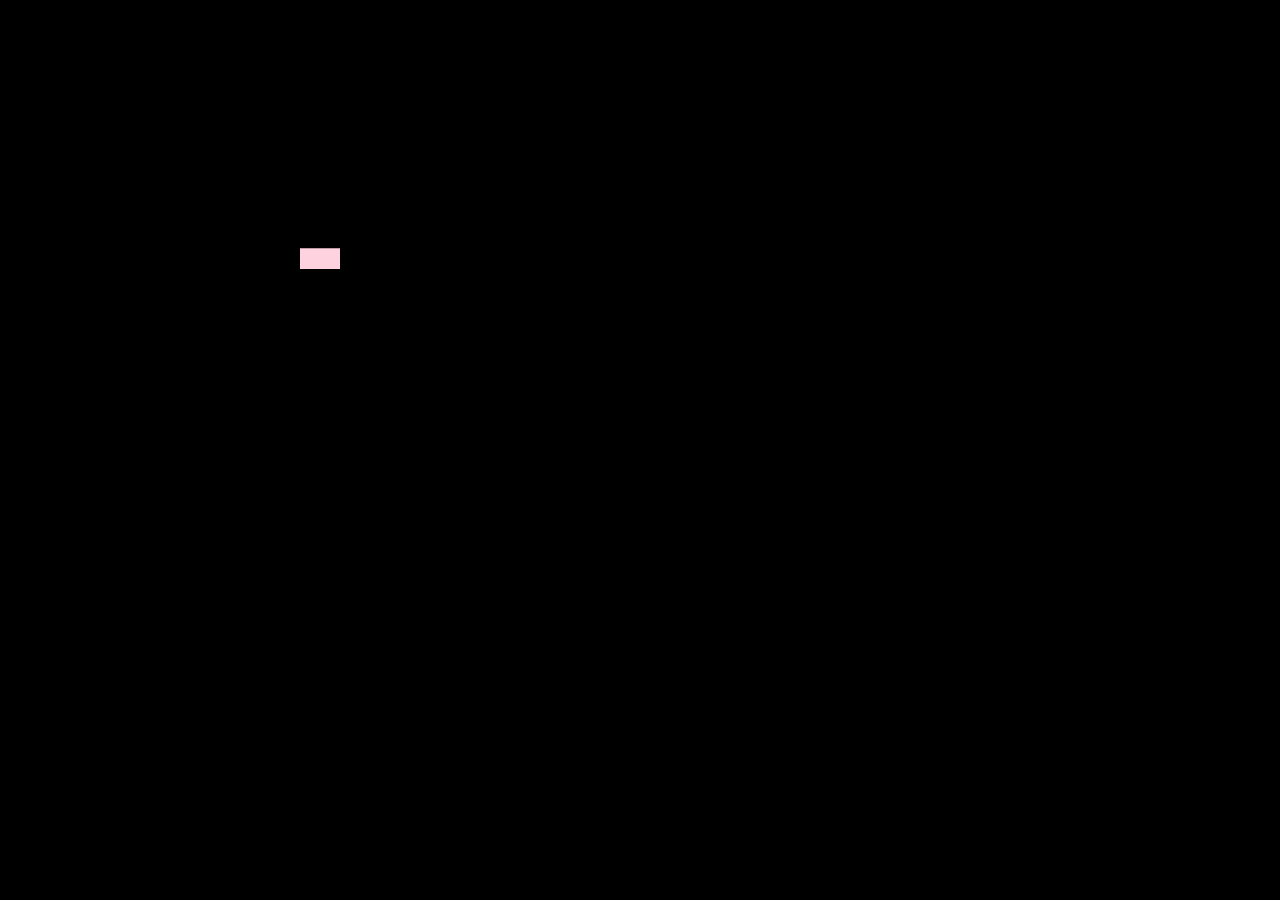
==== demo.html @ de33e78a "new page" ====
<!DOCTYPE html>
<html>
    <head>
        <title>Anime-tion</title>
        <link href="css/demo.css" rel="stylesheet">
        <script type="text/javascript">
            var $jscomp$this=this;
            (function(u,r){"function"===typeof define&&define.amd?define([],r):"object"===typeof module&&module.exports?module.exports=r():u.anime=r()})(this,function(){function u(a){if(!g.col(a))try{return document.querySelectorAll(a)}catch(b){}}function r(a){return a.reduce(function(a,c){return a.concat(g.arr(c)?r(c):c)},[])}function v(a){if(g.arr(a))return a;g.str(a)&&(a=u(a)||a);return a instanceof NodeList||a instanceof HTMLCollection?[].slice.call(a):[a]}function E(a,b){return a.some(function(a){return a===b})}
            function z(a){var b={},c;for(c in a)b[c]=a[c];return b}function F(a,b){var c=z(a),d;for(d in a)c[d]=b.hasOwnProperty(d)?b[d]:a[d];return c}function A(a,b){var c=z(a),d;for(d in b)c[d]=g.und(a[d])?b[d]:a[d];return c}function R(a){a=a.replace(/^#?([a-f\d])([a-f\d])([a-f\d])$/i,function(a,b,c,h){return b+b+c+c+h+h});var b=/^#?([a-f\d]{2})([a-f\d]{2})([a-f\d]{2})$/i.exec(a);a=parseInt(b[1],16);var c=parseInt(b[2],16),b=parseInt(b[3],16);return"rgb("+a+","+c+","+b+")"}function S(a){function b(a,b,c){0>
            c&&(c+=1);1<c&&--c;return c<1/6?a+6*(b-a)*c:.5>c?b:c<2/3?a+(b-a)*(2/3-c)*6:a}var c=/hsl\((\d+),\s*([\d.]+)%,\s*([\d.]+)%\)/g.exec(a);a=parseInt(c[1])/360;var d=parseInt(c[2])/100,c=parseInt(c[3])/100;if(0==d)d=c=a=c;else{var e=.5>c?c*(1+d):c+d-c*d,k=2*c-e,d=b(k,e,a+1/3),c=b(k,e,a);a=b(k,e,a-1/3)}return"rgb("+255*d+","+255*c+","+255*a+")"}function w(a){if(a=/([\+\-]?[0-9#\.]+)(%|px|pt|em|rem|in|cm|mm|ex|pc|vw|vh|deg|rad|turn)?/.exec(a))return a[2]}function T(a){if(-1<a.indexOf("translate"))return"px";
            if(-1<a.indexOf("rotate")||-1<a.indexOf("skew"))return"deg"}function G(a,b){return g.fnc(a)?a(b.target,b.id,b.total):a}function B(a,b){if(b in a.style)return getComputedStyle(a).getPropertyValue(b.replace(/([a-z])([A-Z])/g,"$1-$2").toLowerCase())||"0"}function H(a,b){if(g.dom(a)&&E(U,b))return"transform";if(g.dom(a)&&(a.getAttribute(b)||g.svg(a)&&a[b]))return"attribute";if(g.dom(a)&&"transform"!==b&&B(a,b))return"css";if(null!=a[b])return"object"}function V(a,b){var c=T(b),c=-1<b.indexOf("scale")?
            1:0+c;a=a.style.transform;if(!a)return c;for(var d=[],e=[],k=[],h=/(\w+)\((.+?)\)/g;d=h.exec(a);)e.push(d[1]),k.push(d[2]);a=k.filter(function(a,c){return e[c]===b});return a.length?a[0]:c}function I(a,b){switch(H(a,b)){case "transform":return V(a,b);case "css":return B(a,b);case "attribute":return a.getAttribute(b)}return a[b]||0}function J(a,b){var c=/^(\*=|\+=|-=)/.exec(a);if(!c)return a;b=parseFloat(b);a=parseFloat(a.replace(c[0],""));switch(c[0][0]){case "+":return b+a;case "-":return b-a;case "*":return b*
            a}}function C(a){return g.obj(a)&&a.hasOwnProperty("totalLength")}function W(a,b){function c(c){c=void 0===c?0:c;return a.el.getPointAtLength(1<=b+c?b+c:0)}var d=c(),e=c(-1),k=c(1);switch(a.property){case "x":return d.x;case "y":return d.y;case "angle":return 180*Math.atan2(k.y-e.y,k.x-e.x)/Math.PI}}function K(a,b){var c=/-?\d*\.?\d+/g;a=C(a)?a.totalLength:a;if(g.col(a))b=g.rgb(a)?a:g.hex(a)?R(a):g.hsl(a)?S(a):void 0;else{var d=w(a);a=d?a.substr(0,a.length-d.length):a;b=b?a+b:a}b+="";return{original:b,
            numbers:b.match(c)?b.match(c).map(Number):[0],strings:b.split(c)}}function X(a,b){return b.reduce(function(b,d,e){return b+a[e-1]+d})}function L(a){return(a?r(g.arr(a)?a.map(v):v(a)):[]).filter(function(a,c,d){return d.indexOf(a)===c})}function Y(a){var b=L(a);return b.map(function(a,d){return{target:a,id:d,total:b.length}})}function Z(a,b){var c=z(b);if(g.arr(a)){var d=a.length;2!==d||g.obj(a[0])?g.fnc(b.duration)||(c.duration=b.duration/d):a={value:a}}return v(a).map(function(a,c){c=c?0:b.delay;
            a=g.obj(a)&&!C(a)?a:{value:a};g.und(a.delay)&&(a.delay=c);return a}).map(function(a){return A(a,c)})}function aa(a,b){var c={},d;for(d in a){var e=G(a[d],b);g.arr(e)&&(e=e.map(function(a){return G(a,b)}),1===e.length&&(e=e[0]));c[d]=e}c.duration=parseFloat(c.duration);c.delay=parseFloat(c.delay);return c}function ba(a){return g.arr(a)?x.apply(this,a):M[a]}function ca(a,b){var c;return a.tweens.map(function(d){d=aa(d,b);var e=d.value,k=I(b.target,a.name),h=c?c.to.original:k,h=g.arr(e)?e[0]:h,n=J(g.arr(e)?
            e[1]:e,h),k=w(n)||w(h)||w(k);d.isPath=C(e);d.from=K(h,k);d.to=K(n,k);d.start=c?c.end:a.offset;d.end=d.start+d.delay+d.duration;d.easing=ba(d.easing);d.elasticity=(1E3-Math.min(Math.max(d.elasticity,1),999))/1E3;g.col(d.from.original)&&(d.round=1);return c=d})}function da(a,b){return r(a.map(function(a){return b.map(function(b){var c=H(a.target,b.name);if(c){var d=ca(b,a);b={type:c,property:b.name,animatable:a,tweens:d,duration:d[d.length-1].end,delay:d[0].delay}}else b=void 0;return b})})).filter(function(a){return!g.und(a)})}
            function N(a,b,c){var d="delay"===a?Math.min:Math.max;return b.length?d.apply(Math,b.map(function(b){return b[a]})):c[a]}function ea(a){var b=F(fa,a),c=F(ga,a),d=Y(a.targets),e=[],g=A(b,c),h;for(h in a)g.hasOwnProperty(h)||"targets"===h||e.push({name:h,offset:g.offset,tweens:Z(a[h],c)});a=da(d,e);return A(b,{animatables:d,animations:a,duration:N("duration",a,c),delay:N("delay",a,c)})}function m(a){function b(){return window.Promise&&new Promise(function(a){return P=a})}function c(a){return f.reversed?
            f.duration-a:a}function d(a){for(var b=0,c={},d=f.animations,e={};b<d.length;){var g=d[b],h=g.animatable,n=g.tweens;e.tween=n.filter(function(b){return a<b.end})[0]||n[n.length-1];e.isPath$0=e.tween.isPath;e.round=e.tween.round;e.eased=e.tween.easing(Math.min(Math.max(a-e.tween.start-e.tween.delay,0),e.tween.duration)/e.tween.duration,e.tween.elasticity);n=X(e.tween.to.numbers.map(function(a){return function(b,c){c=a.isPath$0?0:a.tween.from.numbers[c];b=c+a.eased*(b-c);a.isPath$0&&(b=W(a.tween.value,
            b));a.round&&(b=Math.round(b*a.round)/a.round);return b}}(e)),e.tween.to.strings);ha[g.type](h.target,g.property,n,c,h.id);g.currentValue=n;b++;e={isPath$0:e.isPath$0,tween:e.tween,eased:e.eased,round:e.round}}if(c)for(var k in c)D||(D=B(document.body,"transform")?"transform":"-webkit-transform"),f.animatables[k].target.style[D]=c[k].join(" ");f.currentTime=a;f.progress=a/f.duration*100}function e(a){if(f[a])f[a](f)}function g(){f.remaining&&!0!==f.remaining&&f.remaining--}function h(a){var h=f.duration,
            k=f.offset,m=f.delay,O=f.currentTime,p=f.reversed,q=c(a),q=Math.min(Math.max(q,0),h);q>k&&q<h?(d(q),!f.began&&q>=m&&(f.began=!0,e("begin")),e("run")):(q<=k&&0!==O&&(d(0),p&&g()),q>=h&&O!==h&&(d(h),p||g()));a>=h&&(f.remaining?(t=n,"alternate"===f.direction&&(f.reversed=!f.reversed)):(f.pause(),P(),Q=b(),f.completed||(f.completed=!0,e("complete"))),l=0);if(f.children)for(a=f.children,h=0;h<a.length;h++)a[h].seek(q);e("update")}a=void 0===a?{}:a;var n,t,l=0,P=null,Q=b(),f=ea(a);f.reset=function(){var a=
            f.direction,b=f.loop;f.currentTime=0;f.progress=0;f.paused=!0;f.began=!1;f.completed=!1;f.reversed="reverse"===a;f.remaining="alternate"===a&&1===b?2:b};f.tick=function(a){n=a;t||(t=n);h((l+n-t)*m.speed)};f.seek=function(a){h(c(a))};f.pause=function(){var a=p.indexOf(f);-1<a&&p.splice(a,1);f.paused=!0};f.play=function(){f.paused&&(f.paused=!1,t=0,l=f.completed?0:c(f.currentTime),p.push(f),y||ia())};f.reverse=function(){f.reversed=!f.reversed;t=0;l=c(f.currentTime)};f.restart=function(){f.pause();
            f.reset();f.play()};f.finished=Q;f.reset();f.autoplay&&f.play();return f}var fa={update:void 0,begin:void 0,run:void 0,complete:void 0,loop:1,direction:"normal",autoplay:!0,offset:0},ga={duration:1E3,delay:0,easing:"easeOutElastic",elasticity:500,round:0},U="translateX translateY translateZ rotate rotateX rotateY rotateZ scale scaleX scaleY scaleZ skewX skewY".split(" "),D,g={arr:function(a){return Array.isArray(a)},obj:function(a){return-1<Object.prototype.toString.call(a).indexOf("Object")},svg:function(a){return a instanceof
            SVGElement},dom:function(a){return a.nodeType||g.svg(a)},str:function(a){return"string"===typeof a},fnc:function(a){return"function"===typeof a},und:function(a){return"undefined"===typeof a},hex:function(a){return/(^#[0-9A-F]{6}$)|(^#[0-9A-F]{3}$)/i.test(a)},rgb:function(a){return/^rgb/.test(a)},hsl:function(a){return/^hsl/.test(a)},col:function(a){return g.hex(a)||g.rgb(a)||g.hsl(a)}},x=function(){function a(a,c,d){return(((1-3*d+3*c)*a+(3*d-6*c))*a+3*c)*a}return function(b,c,d,e){if(0<=b&&1>=b&&
            0<=d&&1>=d){var g=new Float32Array(11);if(b!==c||d!==e)for(var h=0;11>h;++h)g[h]=a(.1*h,b,d);return function(h){if(b===c&&d===e)return h;if(0===h)return 0;if(1===h)return 1;for(var k=0,l=1;10!==l&&g[l]<=h;++l)k+=.1;--l;var l=k+(h-g[l])/(g[l+1]-g[l])*.1,n=3*(1-3*d+3*b)*l*l+2*(3*d-6*b)*l+3*b;if(.001<=n){for(k=0;4>k;++k){n=3*(1-3*d+3*b)*l*l+2*(3*d-6*b)*l+3*b;if(0===n)break;var m=a(l,b,d)-h,l=l-m/n}h=l}else if(0===n)h=l;else{var l=k,k=k+.1,f=0;do m=l+(k-l)/2,n=a(m,b,d)-h,0<n?k=m:l=m;while(1e-7<Math.abs(n)&&
            10>++f);h=m}return a(h,c,e)}}}}(),M=function(){function a(a,b){return 0===a||1===a?a:-Math.pow(2,10*(a-1))*Math.sin(2*(a-1-b/(2*Math.PI)*Math.asin(1))*Math.PI/b)}var b="Quad Cubic Quart Quint Sine Expo Circ Back Elastic".split(" "),c={In:[[.55,.085,.68,.53],[.55,.055,.675,.19],[.895,.03,.685,.22],[.755,.05,.855,.06],[.47,0,.745,.715],[.95,.05,.795,.035],[.6,.04,.98,.335],[.6,-.28,.735,.045],a],Out:[[.25,.46,.45,.94],[.215,.61,.355,1],[.165,.84,.44,1],[.23,1,.32,1],[.39,.575,.565,1],[.19,1,.22,1],
            [.075,.82,.165,1],[.175,.885,.32,1.275],function(b,c){return 1-a(1-b,c)}],InOut:[[.455,.03,.515,.955],[.645,.045,.355,1],[.77,0,.175,1],[.86,0,.07,1],[.445,.05,.55,.95],[1,0,0,1],[.785,.135,.15,.86],[.68,-.55,.265,1.55],function(b,c){return.5>b?a(2*b,c)/2:1-a(-2*b+2,c)/2}]},d={linear:x(.25,.25,.75,.75)},e={},k;for(k in c)e.type=k,c[e.type].forEach(function(a){return function(c,e){d["ease"+a.type+b[e]]=g.fnc(c)?c:x.apply($jscomp$this,c)}}(e)),e={type:e.type};return d}(),ha={css:function(a,b,c){return a.style[b]=
            c},attribute:function(a,b,c){return a.setAttribute(b,c)},object:function(a,b,c){return a[b]=c},transform:function(a,b,c,d,e){d[e]||(d[e]=[]);d[e].push(b+"("+c+")")}},p=[],y=0,ia=function(){function a(){y=requestAnimationFrame(b)}function b(b){var c=p.length;if(c){for(var e=0;e<c;)p[e]&&p[e].tick(b),e++;a()}else cancelAnimationFrame(y),y=0}return a}();m.version="2.0.1";m.speed=1;m.running=p;m.remove=function(a){a=L(a);for(var b=p.length-1;0<=b;b--)for(var c=p[b],d=c.animations,e=d.length-1;0<=e;e--)E(a,
            d[e].animatable.target)&&(d.splice(e,1),d.length||c.pause())};m.getValue=I;m.path=function(a,b){var c=g.str(a)?u(a)[0]:a,d=b||100;return function(a){return{el:c,property:a,totalLength:c.getTotalLength()*(d/100)}}};m.setDashoffset=function(a){var b=a.getTotalLength();a.setAttribute("stroke-dasharray",b);return b};m.bezier=x;m.easings=M;m.timeline=function(a){var b=m(a);b.duration=0;b.children=[];b.add=function(a){v(a).forEach(function(a){var c=a.offset,d=b.duration;a.autoplay=!1;a.offset=g.und(c)?
            d:J(c,d);a=m(a);a.duration>d&&(b.duration=a.duration);b.children.push(a)});return b};return b};m.random=function(a,b){return Math.floor(Math.random()*(b-a+1))+a};return m});
        </script>
    </head>
    <body>
        <div class="anime-tion">
            <div class="letters">
                <div class="letter letter-n">
                    <svg viewBox="0 0 162 162">
                        <g fill="none" fill-rule="evenodd" stroke="#FB155A">
                            <path class="fill in" stroke-width="40" d="M21 161V1"/>
                            <path class="fill out" stroke-width="40" d="M21 1v160"/>
                            <path class="fill in" stroke-width="40" d="M21 161V81c1-33.14 26.86-60 60-60a60 60 0 0 1 60 60v80"/>
                            <path class="fill out" stroke-width="40" d="M141 161V81a60 60 0 0 0-60-60c-33.14 0-59 26.86-60 60v80"/>
                            <path class="line out" stroke-width="2" d="M41 161V1H1v160h40z"/>
                            <path class="line out" stroke-width="2" d="M1 161V80.4C2.35 36.27 37.2 1 81 1a80 80 0 0 1 80 80v80h-40V81a40 40 0 0 0-40-40c-21.7 0-39.18 17.59-40 40.33V161H1z"/>
                        </g>
                    </svg>
                </div>
                <div class="letter letter-i">
                    <svg viewBox="0 0 82 162">
                        <g fill="none" fill-rule="evenodd" stroke="#18FF92">
                            <path class="fill in" stroke-width="40" d="M21 61v20a60 60 0 0 0 60 60"/>
                            <path class="fill out" stroke-width="40" d="M81 141a60 60 0 0 1-60-60V61"/>
                            <path class="line out" stroke-width="2" d="M81 121a40 40 0 0 1-40-40V61H1v20a80 80 0 0 0 80 80v-40z"/>
                        </g>
                    </svg>
                </div>

            </div>
        </div>
        <script type="text/javascript">
            var logoEl = document.querySelector('.anime-tion');
            var pathEls = document.querySelectorAll('.anime-tion path:not(.icon-curve)');
            var innerWidth = window.innerWidth;
            var maxWidth = 740;
            var logoScale = innerWidth <= maxWidth ? innerWidth / maxWidth : 1;
            var logoTimeline = anime.timeline({ autoplay: true, direction: 'alternate', loop: true });
            logoEl.style.transform = 'translateY(50px) scale('+logoScale+')';
            for (var i = 0; i < pathEls.length; i++) {
                var el = pathEls[i];
                el.setAttribute('stroke-dashoffset', anime.setDashoffset(el));
            }
            logoTimeline
                .add({
                targets: '.dot-e',
                translateX: [
                    { value: -600, duration: 520, delay: 200, easing: 'easeInQuart' },
                    { value: [-100, 0], duration: 500, delay: 1000, easing: 'easeOutQuart' }
                ],
                scale: [
                    { value: [0, 1], duration: 200, easing: 'easeOutBack' },
                    { value: 0, duration: 20, delay: 500, easing: 'easeInQuart' },
                    { value: 1, duration: 200, delay: 1000, easing: 'easeOutQuart' },
                    { value: 0, duration: 400, delay: 500, easing: 'easeInBack' }
                ],
                offset: 0
                })
                .add({
                targets: '.dot-i',
                translateY: { value: [-200, 0], duration: 500, elasticity: 400 },
                scale: [
                    { value: [0, 1], duration: 100, easing: 'easeOutQuart' },
                    { value: 0, duration: 400, delay: 1400, easing: 'easeInBack' }
                ],
                delay: 1200,
                offset: 0
                })
                .add({
                targets: '.fill.in',
                strokeDashoffset: {
                    value: [anime.setDashoffset, 0],
                    duration: 600,
                    delay: function(el, i, t) { return 700 + ( i * 100 ); },
                    easing: 'easeOutQuart'
                },
                stroke: {
                    value: ['#FFF', function(el) { return anime.getValue(el.parentNode, 'stroke') } ],
                    duration: 500,
                    delay: 500,
                    easing: 'easeInQuad'
                },
                opacity: {
                    value: 0,
                    duration: 1,
                    delay: function(el, i, t) { return 1900 + ( i * 80 ); },
                },
                offset: 0
                })
                .add({
                targets: '.fill.out',
                strokeDashoffset: [
                    { value: [anime.setDashoffset, anime.setDashoffset], duration: 1890 },
                    {
                        value: [0, anime.setDashoffset],
                        duration: 800,
                        delay: function(el, i) { return (i * 80); },
                        easing: 'easeInQuart'
                    }
                ],
                offset: 0
                })
                .add({
                targets: '.line.out',
                strokeDashoffset: {
                    value: [0, anime.setDashoffset],
                    duration: 1200,
                    delay: function(el, i, t) { return 2500 + ( i * 100 ); },
                    easing: 'easeInQuart'
                },
                strokeWidth: {
                    value: [0, 2],
                    delay: function(el, i, t) { return 2000 + ( i * 100 ); },
                    duration: 200,
                    easing: 'linear'
                },
                offset: 0
                })
                .add({
                targets: '.icon',
                opacity: { value: 1, duration: 10, delay: 2800, easing: 'linear' },
                translateY: { value: 60, duration: 800 },
                delay: 4200,
                offset: 0
                })
                .add({
                targets: '.icon-line',
                strokeDashoffset: [
                    { value: [anime.setDashoffset, anime.setDashoffset], duration: 3000 },
                    { value: 0, duration: 1200, easing: 'easeInOutQuart' }
                ],
                strokeWidth: {
                    value: [8, 2],
                    delay: 3000,
                    duration: 800,
                    easing: 'easeInQuad'
                },
                stroke: {
                    value: ['#FFF', function(el) { return anime.getValue(el, 'stroke') } ],
                    duration: 800,
                    delay: 3400,
                    easing: 'easeInQuad'
                },
                offset: 0
                })
                .add({
                targets: ['.icon-text path', '.icon-text polygon'],
                translateY: [50, 0],
                opacity: { value: [0, 1], duration: 100, easing: 'linear' },
                delay: function(el, i, t) { return 4200 + ( i * 20 ); },
                offset: 0
                });
        </script>
    </body>
</html>
---- css/demo.css ----
body {
    background-color: #000000;
    opacity: 1;
    display: flex;
    flex-direction: column;
    justify-content: center;
    text-align:center;
}
body.ready {
    opacity: 1;
}
.anime-tion {
    display: flex;
    align-items: center;
    justify-content: center;
    width: 100%;
    margin-top: 50px;
}
.letters {
    position: relative;
    display: flex;
    width: 682px;
    height: 162px;
}
.letter {
    position: relative;
    width: 162px;
    height: 162px;
}
.letter:not(:first-child) {
    margin-left: -42px;
}
.letter-i {
    z-index: 1;
    width: 82px;
    transform-origin: 100% 50%;
}
.dot {
    position: absolute;
    width: 42px;
    height: 42px;
    transform: scale(0);
}
.dot-i {
    top: 0;
    left: 240px;
}
.dot-e {
    bottom: 0;
    right: 0;
}
.anime-icon {
    display: flex;
    position: absolute;
    left: 230px;
    top: -10px;
    width: 222px;
    height: 62px;
}
.icon {
    width: 62px;
    height: 62px;
    opacity: 0;
}
.icon-text {
    position: absolute;
    top: 60px;
    left: 60px;
    width: 160px;
    height: 62px;
}
.icon-text path,
.icon-text polygon {
    opacity: 0;
}
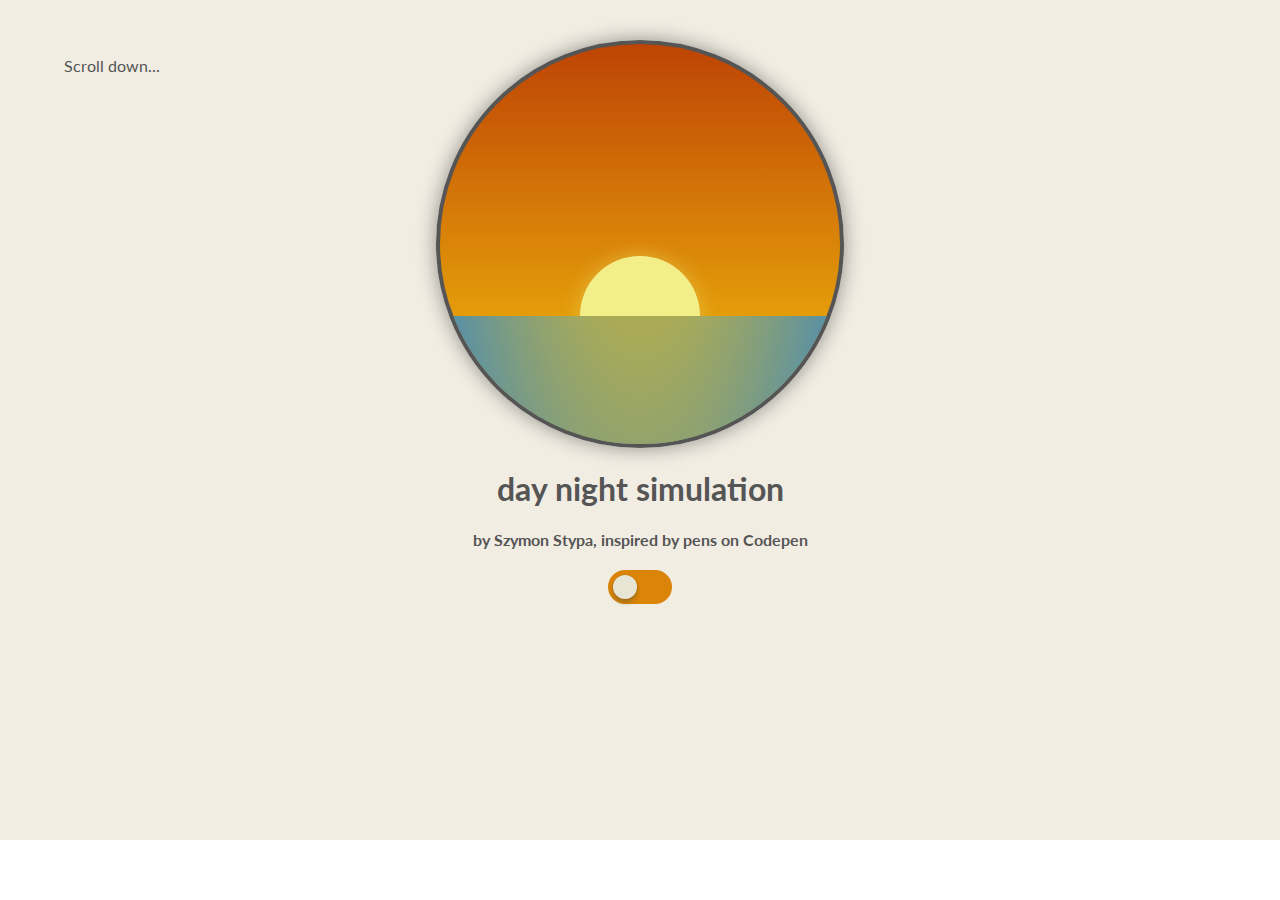
==== commit 9ded2270: "add footer" ====
--- a/demo.html
+++ b/demo.html
@@ -2,181 +2,51 @@
 <html>
     <head>
         <title>Anime-tion</title>
-        <link href="css/demo.css" rel="stylesheet">
-        <script type="text/javascript">
-            var $jscomp$this=this;
-            (function(u,r){"function"===typeof define&&define.amd?define([],r):"object"===typeof module&&module.exports?module.exports=r():u.anime=r()})(this,function(){function u(a){if(!g.col(a))try{return document.querySelectorAll(a)}catch(b){}}function r(a){return a.reduce(function(a,c){return a.concat(g.arr(c)?r(c):c)},[])}function v(a){if(g.arr(a))return a;g.str(a)&&(a=u(a)||a);return a instanceof NodeList||a instanceof HTMLCollection?[].slice.call(a):[a]}function E(a,b){return a.some(function(a){return a===b})}
-            function z(a){var b={},c;for(c in a)b[c]=a[c];return b}function F(a,b){var c=z(a),d;for(d in a)c[d]=b.hasOwnProperty(d)?b[d]:a[d];return c}function A(a,b){var c=z(a),d;for(d in b)c[d]=g.und(a[d])?b[d]:a[d];return c}function R(a){a=a.replace(/^#?([a-f\d])([a-f\d])([a-f\d])$/i,function(a,b,c,h){return b+b+c+c+h+h});var b=/^#?([a-f\d]{2})([a-f\d]{2})([a-f\d]{2})$/i.exec(a);a=parseInt(b[1],16);var c=parseInt(b[2],16),b=parseInt(b[3],16);return"rgb("+a+","+c+","+b+")"}function S(a){function b(a,b,c){0>
-            c&&(c+=1);1<c&&--c;return c<1/6?a+6*(b-a)*c:.5>c?b:c<2/3?a+(b-a)*(2/3-c)*6:a}var c=/hsl\((\d+),\s*([\d.]+)%,\s*([\d.]+)%\)/g.exec(a);a=parseInt(c[1])/360;var d=parseInt(c[2])/100,c=parseInt(c[3])/100;if(0==d)d=c=a=c;else{var e=.5>c?c*(1+d):c+d-c*d,k=2*c-e,d=b(k,e,a+1/3),c=b(k,e,a);a=b(k,e,a-1/3)}return"rgb("+255*d+","+255*c+","+255*a+")"}function w(a){if(a=/([\+\-]?[0-9#\.]+)(%|px|pt|em|rem|in|cm|mm|ex|pc|vw|vh|deg|rad|turn)?/.exec(a))return a[2]}function T(a){if(-1<a.indexOf("translate"))return"px";
-            if(-1<a.indexOf("rotate")||-1<a.indexOf("skew"))return"deg"}function G(a,b){return g.fnc(a)?a(b.target,b.id,b.total):a}function B(a,b){if(b in a.style)return getComputedStyle(a).getPropertyValue(b.replace(/([a-z])([A-Z])/g,"$1-$2").toLowerCase())||"0"}function H(a,b){if(g.dom(a)&&E(U,b))return"transform";if(g.dom(a)&&(a.getAttribute(b)||g.svg(a)&&a[b]))return"attribute";if(g.dom(a)&&"transform"!==b&&B(a,b))return"css";if(null!=a[b])return"object"}function V(a,b){var c=T(b),c=-1<b.indexOf("scale")?
-            1:0+c;a=a.style.transform;if(!a)return c;for(var d=[],e=[],k=[],h=/(\w+)\((.+?)\)/g;d=h.exec(a);)e.push(d[1]),k.push(d[2]);a=k.filter(function(a,c){return e[c]===b});return a.length?a[0]:c}function I(a,b){switch(H(a,b)){case "transform":return V(a,b);case "css":return B(a,b);case "attribute":return a.getAttribute(b)}return a[b]||0}function J(a,b){var c=/^(\*=|\+=|-=)/.exec(a);if(!c)return a;b=parseFloat(b);a=parseFloat(a.replace(c[0],""));switch(c[0][0]){case "+":return b+a;case "-":return b-a;case "*":return b*
-            a}}function C(a){return g.obj(a)&&a.hasOwnProperty("totalLength")}function W(a,b){function c(c){c=void 0===c?0:c;return a.el.getPointAtLength(1<=b+c?b+c:0)}var d=c(),e=c(-1),k=c(1);switch(a.property){case "x":return d.x;case "y":return d.y;case "angle":return 180*Math.atan2(k.y-e.y,k.x-e.x)/Math.PI}}function K(a,b){var c=/-?\d*\.?\d+/g;a=C(a)?a.totalLength:a;if(g.col(a))b=g.rgb(a)?a:g.hex(a)?R(a):g.hsl(a)?S(a):void 0;else{var d=w(a);a=d?a.substr(0,a.length-d.length):a;b=b?a+b:a}b+="";return{original:b,
-            numbers:b.match(c)?b.match(c).map(Number):[0],strings:b.split(c)}}function X(a,b){return b.reduce(function(b,d,e){return b+a[e-1]+d})}function L(a){return(a?r(g.arr(a)?a.map(v):v(a)):[]).filter(function(a,c,d){return d.indexOf(a)===c})}function Y(a){var b=L(a);return b.map(function(a,d){return{target:a,id:d,total:b.length}})}function Z(a,b){var c=z(b);if(g.arr(a)){var d=a.length;2!==d||g.obj(a[0])?g.fnc(b.duration)||(c.duration=b.duration/d):a={value:a}}return v(a).map(function(a,c){c=c?0:b.delay;
-            a=g.obj(a)&&!C(a)?a:{value:a};g.und(a.delay)&&(a.delay=c);return a}).map(function(a){return A(a,c)})}function aa(a,b){var c={},d;for(d in a){var e=G(a[d],b);g.arr(e)&&(e=e.map(function(a){return G(a,b)}),1===e.length&&(e=e[0]));c[d]=e}c.duration=parseFloat(c.duration);c.delay=parseFloat(c.delay);return c}function ba(a){return g.arr(a)?x.apply(this,a):M[a]}function ca(a,b){var c;return a.tweens.map(function(d){d=aa(d,b);var e=d.value,k=I(b.target,a.name),h=c?c.to.original:k,h=g.arr(e)?e[0]:h,n=J(g.arr(e)?
-            e[1]:e,h),k=w(n)||w(h)||w(k);d.isPath=C(e);d.from=K(h,k);d.to=K(n,k);d.start=c?c.end:a.offset;d.end=d.start+d.delay+d.duration;d.easing=ba(d.easing);d.elasticity=(1E3-Math.min(Math.max(d.elasticity,1),999))/1E3;g.col(d.from.original)&&(d.round=1);return c=d})}function da(a,b){return r(a.map(function(a){return b.map(function(b){var c=H(a.target,b.name);if(c){var d=ca(b,a);b={type:c,property:b.name,animatable:a,tweens:d,duration:d[d.length-1].end,delay:d[0].delay}}else b=void 0;return b})})).filter(function(a){return!g.und(a)})}
-            function N(a,b,c){var d="delay"===a?Math.min:Math.max;return b.length?d.apply(Math,b.map(function(b){return b[a]})):c[a]}function ea(a){var b=F(fa,a),c=F(ga,a),d=Y(a.targets),e=[],g=A(b,c),h;for(h in a)g.hasOwnProperty(h)||"targets"===h||e.push({name:h,offset:g.offset,tweens:Z(a[h],c)});a=da(d,e);return A(b,{animatables:d,animations:a,duration:N("duration",a,c),delay:N("delay",a,c)})}function m(a){function b(){return window.Promise&&new Promise(function(a){return P=a})}function c(a){return f.reversed?
-            f.duration-a:a}function d(a){for(var b=0,c={},d=f.animations,e={};b<d.length;){var g=d[b],h=g.animatable,n=g.tweens;e.tween=n.filter(function(b){return a<b.end})[0]||n[n.length-1];e.isPath$0=e.tween.isPath;e.round=e.tween.round;e.eased=e.tween.easing(Math.min(Math.max(a-e.tween.start-e.tween.delay,0),e.tween.duration)/e.tween.duration,e.tween.elasticity);n=X(e.tween.to.numbers.map(function(a){return function(b,c){c=a.isPath$0?0:a.tween.from.numbers[c];b=c+a.eased*(b-c);a.isPath$0&&(b=W(a.tween.value,
-            b));a.round&&(b=Math.round(b*a.round)/a.round);return b}}(e)),e.tween.to.strings);ha[g.type](h.target,g.property,n,c,h.id);g.currentValue=n;b++;e={isPath$0:e.isPath$0,tween:e.tween,eased:e.eased,round:e.round}}if(c)for(var k in c)D||(D=B(document.body,"transform")?"transform":"-webkit-transform"),f.animatables[k].target.style[D]=c[k].join(" ");f.currentTime=a;f.progress=a/f.duration*100}function e(a){if(f[a])f[a](f)}function g(){f.remaining&&!0!==f.remaining&&f.remaining--}function h(a){var h=f.duration,
-            k=f.offset,m=f.delay,O=f.currentTime,p=f.reversed,q=c(a),q=Math.min(Math.max(q,0),h);q>k&&q<h?(d(q),!f.began&&q>=m&&(f.began=!0,e("begin")),e("run")):(q<=k&&0!==O&&(d(0),p&&g()),q>=h&&O!==h&&(d(h),p||g()));a>=h&&(f.remaining?(t=n,"alternate"===f.direction&&(f.reversed=!f.reversed)):(f.pause(),P(),Q=b(),f.completed||(f.completed=!0,e("complete"))),l=0);if(f.children)for(a=f.children,h=0;h<a.length;h++)a[h].seek(q);e("update")}a=void 0===a?{}:a;var n,t,l=0,P=null,Q=b(),f=ea(a);f.reset=function(){var a=
-            f.direction,b=f.loop;f.currentTime=0;f.progress=0;f.paused=!0;f.began=!1;f.completed=!1;f.reversed="reverse"===a;f.remaining="alternate"===a&&1===b?2:b};f.tick=function(a){n=a;t||(t=n);h((l+n-t)*m.speed)};f.seek=function(a){h(c(a))};f.pause=function(){var a=p.indexOf(f);-1<a&&p.splice(a,1);f.paused=!0};f.play=function(){f.paused&&(f.paused=!1,t=0,l=f.completed?0:c(f.currentTime),p.push(f),y||ia())};f.reverse=function(){f.reversed=!f.reversed;t=0;l=c(f.currentTime)};f.restart=function(){f.pause();
-            f.reset();f.play()};f.finished=Q;f.reset();f.autoplay&&f.play();return f}var fa={update:void 0,begin:void 0,run:void 0,complete:void 0,loop:1,direction:"normal",autoplay:!0,offset:0},ga={duration:1E3,delay:0,easing:"easeOutElastic",elasticity:500,round:0},U="translateX translateY translateZ rotate rotateX rotateY rotateZ scale scaleX scaleY scaleZ skewX skewY".split(" "),D,g={arr:function(a){return Array.isArray(a)},obj:function(a){return-1<Object.prototype.toString.call(a).indexOf("Object")},svg:function(a){return a instanceof
-            SVGElement},dom:function(a){return a.nodeType||g.svg(a)},str:function(a){return"string"===typeof a},fnc:function(a){return"function"===typeof a},und:function(a){return"undefined"===typeof a},hex:function(a){return/(^#[0-9A-F]{6}$)|(^#[0-9A-F]{3}$)/i.test(a)},rgb:function(a){return/^rgb/.test(a)},hsl:function(a){return/^hsl/.test(a)},col:function(a){return g.hex(a)||g.rgb(a)||g.hsl(a)}},x=function(){function a(a,c,d){return(((1-3*d+3*c)*a+(3*d-6*c))*a+3*c)*a}return function(b,c,d,e){if(0<=b&&1>=b&&
-            0<=d&&1>=d){var g=new Float32Array(11);if(b!==c||d!==e)for(var h=0;11>h;++h)g[h]=a(.1*h,b,d);return function(h){if(b===c&&d===e)return h;if(0===h)return 0;if(1===h)return 1;for(var k=0,l=1;10!==l&&g[l]<=h;++l)k+=.1;--l;var l=k+(h-g[l])/(g[l+1]-g[l])*.1,n=3*(1-3*d+3*b)*l*l+2*(3*d-6*b)*l+3*b;if(.001<=n){for(k=0;4>k;++k){n=3*(1-3*d+3*b)*l*l+2*(3*d-6*b)*l+3*b;if(0===n)break;var m=a(l,b,d)-h,l=l-m/n}h=l}else if(0===n)h=l;else{var l=k,k=k+.1,f=0;do m=l+(k-l)/2,n=a(m,b,d)-h,0<n?k=m:l=m;while(1e-7<Math.abs(n)&&
-            10>++f);h=m}return a(h,c,e)}}}}(),M=function(){function a(a,b){return 0===a||1===a?a:-Math.pow(2,10*(a-1))*Math.sin(2*(a-1-b/(2*Math.PI)*Math.asin(1))*Math.PI/b)}var b="Quad Cubic Quart Quint Sine Expo Circ Back Elastic".split(" "),c={In:[[.55,.085,.68,.53],[.55,.055,.675,.19],[.895,.03,.685,.22],[.755,.05,.855,.06],[.47,0,.745,.715],[.95,.05,.795,.035],[.6,.04,.98,.335],[.6,-.28,.735,.045],a],Out:[[.25,.46,.45,.94],[.215,.61,.355,1],[.165,.84,.44,1],[.23,1,.32,1],[.39,.575,.565,1],[.19,1,.22,1],
-            [.075,.82,.165,1],[.175,.885,.32,1.275],function(b,c){return 1-a(1-b,c)}],InOut:[[.455,.03,.515,.955],[.645,.045,.355,1],[.77,0,.175,1],[.86,0,.07,1],[.445,.05,.55,.95],[1,0,0,1],[.785,.135,.15,.86],[.68,-.55,.265,1.55],function(b,c){return.5>b?a(2*b,c)/2:1-a(-2*b+2,c)/2}]},d={linear:x(.25,.25,.75,.75)},e={},k;for(k in c)e.type=k,c[e.type].forEach(function(a){return function(c,e){d["ease"+a.type+b[e]]=g.fnc(c)?c:x.apply($jscomp$this,c)}}(e)),e={type:e.type};return d}(),ha={css:function(a,b,c){return a.style[b]=
-            c},attribute:function(a,b,c){return a.setAttribute(b,c)},object:function(a,b,c){return a[b]=c},transform:function(a,b,c,d,e){d[e]||(d[e]=[]);d[e].push(b+"("+c+")")}},p=[],y=0,ia=function(){function a(){y=requestAnimationFrame(b)}function b(b){var c=p.length;if(c){for(var e=0;e<c;)p[e]&&p[e].tick(b),e++;a()}else cancelAnimationFrame(y),y=0}return a}();m.version="2.0.1";m.speed=1;m.running=p;m.remove=function(a){a=L(a);for(var b=p.length-1;0<=b;b--)for(var c=p[b],d=c.animations,e=d.length-1;0<=e;e--)E(a,
-            d[e].animatable.target)&&(d.splice(e,1),d.length||c.pause())};m.getValue=I;m.path=function(a,b){var c=g.str(a)?u(a)[0]:a,d=b||100;return function(a){return{el:c,property:a,totalLength:c.getTotalLength()*(d/100)}}};m.setDashoffset=function(a){var b=a.getTotalLength();a.setAttribute("stroke-dasharray",b);return b};m.bezier=x;m.easings=M;m.timeline=function(a){var b=m(a);b.duration=0;b.children=[];b.add=function(a){v(a).forEach(function(a){var c=a.offset,d=b.duration;a.autoplay=!1;a.offset=g.und(c)?
-            d:J(c,d);a=m(a);a.duration>d&&(b.duration=a.duration);b.children.push(a)});return b};return b};m.random=function(a,b){return Math.floor(Math.random()*(b-a+1))+a};return m});
-        </script>
+        <link href="css/demo.css" rel="stylesheet"> 
     </head>
     <body>
-        <div class="anime-tion">
-            <div class="letters">
-                <div class="letter letter-n">
-                    <svg viewBox="0 0 162 162">
-                        <g fill="none" fill-rule="evenodd" stroke="#FB155A">
-                            <path class="fill in" stroke-width="40" d="M21 161V1"/>
-                            <path class="fill out" stroke-width="40" d="M21 1v160"/>
-                            <path class="fill in" stroke-width="40" d="M21 161V81c1-33.14 26.86-60 60-60a60 60 0 0 1 60 60v80"/>
-                            <path class="fill out" stroke-width="40" d="M141 161V81a60 60 0 0 0-60-60c-33.14 0-59 26.86-60 60v80"/>
-                            <path class="line out" stroke-width="2" d="M41 161V1H1v160h40z"/>
-                            <path class="line out" stroke-width="2" d="M1 161V80.4C2.35 36.27 37.2 1 81 1a80 80 0 0 1 80 80v80h-40V81a40 40 0 0 0-40-40c-21.7 0-39.18 17.59-40 40.33V161H1z"/>
-                        </g>
-                    </svg>
-                </div>
-                <div class="letter letter-i">
-                    <svg viewBox="0 0 82 162">
-                        <g fill="none" fill-rule="evenodd" stroke="#18FF92">
-                            <path class="fill in" stroke-width="40" d="M21 61v20a60 60 0 0 0 60 60"/>
-                            <path class="fill out" stroke-width="40" d="M81 141a60 60 0 0 1-60-60V61"/>
-                            <path class="line out" stroke-width="2" d="M81 121a40 40 0 0 1-40-40V61H1v20a80 80 0 0 0 80 80v-40z"/>
-                        </g>
-                    </svg>
-                </div>
-
-            </div>
+      <div id="fullpage">
+        <div class="section">
+          <p id="info">Scroll down...</p>
+                <div class="time-circle">
+                        <div class="sun"></div>
+                        <div class="moon">
+                            <div></div>
+                            <div></div>
+                            <div></div>
+                        </div>
+                        <div class="stars">
+                            <div></div>
+                            <div></div>
+                            <div></div>
+                            <div></div>
+                            <div></div>
+                            <div></div>
+                            <div></div>
+                        </div>
+                        <div class="water"></div>
+                    </div>
+                <div id="intro-text">
+                    <h1 href="#">day night simulation</h1>
+                    <h4>by Szymon Stypa, inspired by pens on Codepen</h4>
+                    </div>
+          <div id="switch">
+            <div id="circle"></div>
+          </div>
+              </div>
         </div>
         <script type="text/javascript">
-            var logoEl = document.querySelector('.anime-tion');
-            var pathEls = document.querySelectorAll('.anime-tion path:not(.icon-curve)');
-            var innerWidth = window.innerWidth;
-            var maxWidth = 740;
-            var logoScale = innerWidth <= maxWidth ? innerWidth / maxWidth : 1;
-            var logoTimeline = anime.timeline({ autoplay: true, direction: 'alternate', loop: true });
-            logoEl.style.transform = 'translateY(50px) scale('+logoScale+')';
-            for (var i = 0; i < pathEls.length; i++) {
-                var el = pathEls[i];
-                el.setAttribute('stroke-dashoffset', anime.setDashoffset(el));
+          $("#switch").click(function () {
+            if ($("#fullpage").hasClass("night")) {
+            $("#fullpage").removeClass("night");
+            $("#switch").removeClass("switched");
             }
-            logoTimeline
-                .add({
-                targets: '.dot-e',
-                translateX: [
-                    { value: -600, duration: 520, delay: 200, easing: 'easeInQuart' },
-                    { value: [-100, 0], duration: 500, delay: 1000, easing: 'easeOutQuart' }
-                ],
-                scale: [
-                    { value: [0, 1], duration: 200, easing: 'easeOutBack' },
-                    { value: 0, duration: 20, delay: 500, easing: 'easeInQuart' },
-                    { value: 1, duration: 200, delay: 1000, easing: 'easeOutQuart' },
-                    { value: 0, duration: 400, delay: 500, easing: 'easeInBack' }
-                ],
-                offset: 0
-                })
-                .add({
-                targets: '.dot-i',
-                translateY: { value: [-200, 0], duration: 500, elasticity: 400 },
-                scale: [
-                    { value: [0, 1], duration: 100, easing: 'easeOutQuart' },
-                    { value: 0, duration: 400, delay: 1400, easing: 'easeInBack' }
-                ],
-                delay: 1200,
-                offset: 0
-                })
-                .add({
-                targets: '.fill.in',
-                strokeDashoffset: {
-                    value: [anime.setDashoffset, 0],
-                    duration: 600,
-                    delay: function(el, i, t) { return 700 + ( i * 100 ); },
-                    easing: 'easeOutQuart'
-                },
-                stroke: {
-                    value: ['#FFF', function(el) { return anime.getValue(el.parentNode, 'stroke') } ],
-                    duration: 500,
-                    delay: 500,
-                    easing: 'easeInQuad'
-                },
-                opacity: {
-                    value: 0,
-                    duration: 1,
-                    delay: function(el, i, t) { return 1900 + ( i * 80 ); },
-                },
-                offset: 0
-                })
-                .add({
-                targets: '.fill.out',
-                strokeDashoffset: [
-                    { value: [anime.setDashoffset, anime.setDashoffset], duration: 1890 },
-                    {
-                        value: [0, anime.setDashoffset],
-                        duration: 800,
-                        delay: function(el, i) { return (i * 80); },
-                        easing: 'easeInQuart'
-                    }
-                ],
-                offset: 0
-                })
-                .add({
-                targets: '.line.out',
-                strokeDashoffset: {
-                    value: [0, anime.setDashoffset],
-                    duration: 1200,
-                    delay: function(el, i, t) { return 2500 + ( i * 100 ); },
-                    easing: 'easeInQuart'
-                },
-                strokeWidth: {
-                    value: [0, 2],
-                    delay: function(el, i, t) { return 2000 + ( i * 100 ); },
-                    duration: 200,
-                    easing: 'linear'
-                },
-                offset: 0
-                })
-                .add({
-                targets: '.icon',
-                opacity: { value: 1, duration: 10, delay: 2800, easing: 'linear' },
-                translateY: { value: 60, duration: 800 },
-                delay: 4200,
-                offset: 0
-                })
-                .add({
-                targets: '.icon-line',
-                strokeDashoffset: [
-                    { value: [anime.setDashoffset, anime.setDashoffset], duration: 3000 },
-                    { value: 0, duration: 1200, easing: 'easeInOutQuart' }
-                ],
-                strokeWidth: {
-                    value: [8, 2],
-                    delay: 3000,
-                    duration: 800,
-                    easing: 'easeInQuad'
-                },
-                stroke: {
-                    value: ['#FFF', function(el) { return anime.getValue(el, 'stroke') } ],
-                    duration: 800,
-                    delay: 3400,
-                    easing: 'easeInQuad'
-                },
-                offset: 0
-                })
-                .add({
-                targets: ['.icon-text path', '.icon-text polygon'],
-                translateY: [50, 0],
-                opacity: { value: [0, 1], duration: 100, easing: 'linear' },
-                delay: function(el, i, t) { return 4200 + ( i * 20 ); },
-                offset: 0
-                });
+            else {
+            $("#fullpage").addClass("night");
+            $("#switch").addClass("switched");
+
+            }
+            });
         </script>
     </body>
 </html>
--- a/css/demo.css
+++ b/css/demo.css
@@ -1,75 +1,243 @@
+@import url(https://fonts.googleapis.com/css?family=Lato);
+
+#info {
+  position: absolute;
+  left: 5%;
+}
 body {
-    background-color: #000000;
-    opacity: 1;
-    display: flex;
-    flex-direction: column;
-    justify-content: center;
-    text-align:center;
-}
-body.ready {
-    opacity: 1;
-}
-.anime-tion {
-    display: flex;
-    align-items: center;
-    justify-content: center;
-    width: 100%;
-    margin-top: 50px;
-}
-.letters {
-    position: relative;
-    display: flex;
-    width: 682px;
-    height: 162px;
-}
-.letter {
-    position: relative;
-    width: 162px;
-    height: 162px;
-}
-.letter:not(:first-child) {
-    margin-left: -42px;
-}
-.letter-i {
-    z-index: 1;
-    width: 82px;
-    transform-origin: 100% 50%;
-}
-.dot {
-    position: absolute;
-    width: 42px;
-    height: 42px;
-    transform: scale(0);
-}
-.dot-i {
-    top: 0;
-    left: 240px;
-}
-.dot-e {
-    bottom: 0;
-    right: 0;
-}
-.anime-icon {
-    display: flex;
-    position: absolute;
-    left: 230px;
-    top: -10px;
-    width: 222px;
-    height: 62px;
-}
-.icon {
-    width: 62px;
-    height: 62px;
-    opacity: 0;
-}
-.icon-text {
-    position: absolute;
-    top: 60px;
-    left: 60px;
-    width: 160px;
-    height: 62px;
-}
-.icon-text path,
-.icon-text polygon {
-    opacity: 0;
-}
+  padding: 0;
+	margin: 0;
+	font-family: 'Lato';
+  text-align: center;
+}
+.section {
+	padding-top: 40px;
+	font-size: 1em;
+	text-align: center;
+	background: #f1ede3;
+	width: 100%;
+	height: 800px;
+	color: #555;
+
+	-webkit-transition: background 0.5s ease-in-out;
+		transition: background 0.5s ease-in-out;
+}
+.night .section {
+	background: #080d17;
+  color: #e9e5d5;
+}
+.night #intro-text {
+	color: #e9e5d5;
+}
+.time-circle {
+  position: relative;
+  background: linear-gradient(to bottom, #BE4405, #F6C60C);
+  width: 400px;
+  height: 400px;
+  border-radius: 50%;
+  border: 4.5px solid #555;
+  overflow: hidden;
+  padding: 0px;
+  margin: 0 auto;
+  margin-bottom: 10px;
+  box-shadow: 0 0 20px rgba(0,0,0,0.4);
+  text-align: center;
+
+  -webkit-transition: all 1.1s ease-in-out;
+		transition: all 1.1s ease-in-out;
+}
+.night .time-circle{
+  background: linear-gradient(to bottom, #111936, #285A7B);
+  border-color: #e9e5d5;
+}
+.sun {
+  margin-top: 20px;
+  background: #F2EF88;
+  box-shadow: 0 0 20px rgba(242, 239, 136, 0.4);
+  width: 30%;
+  height: 30%;
+  border-radius: 50%;
+  position: relative;
+  left: 35%;
+  top: 48%;
+
+  -webkit-animation: pulse 5s ease infinite alternate;
+	animation: pulse 5s ease infinite alternate;
+  -webkit-transition: all 1.1s 0.4s ease;
+		transition: all 1.1s 0.4s ease;
+}
+@keyframes pulse {
+    0% {box-shadow: 0 0 20px rgba(242, 239, 136, 0.4);}
+    50% {box-shadow: 0 0 40px rgba(242, 239, 136, 1);}
+    100% {box-shadow: 0 0 20px rgba(242, 239, 136, 0.4);}
+}
+@-webkit-keyframes pulse {
+    0% {box-shadow: 0 0 20px rgba(242, 239, 136, 0.4);}
+    50% {box-shadow: 0 0 40px rgba(242, 239, 136, 1);}
+    100% {box-shadow: 0 0 20px rgba(242, 239, 136, 0.4);}
+}
+.night .sun {
+  top: 70%;
+  left: 20%;
+
+  -webkit-transition: all 1.1s 0s ease;
+		  transition: all 1.1s 0s ease;
+}
+.moon {
+  position: absolute;
+  margin-top: 20px;
+  background: #d9d8d0;
+  box-shadow: inset -10px 2px 0 0px #899098;
+  width: 22.5%;
+  height: 22.5%;
+  border-radius: 100%;
+  position: relative;
+  left: 120%;
+  margin-left: -50px;
+  top: -50%;
+  overflow: hidden;
+
+  -webkit-transition: all 1.1s 0s ease;
+		transition: all 1.1s 0s ease;
+}
+.night .moon {
+  left: 65%;
+  top: -10%;
+
+  -webkit-transition: all 1.1s 0.4s ease;
+		  transition: all 1.1s 0.4s ease;
+}
+.moon div:nth-child(n) {
+  position: relative;
+  background: #b9b8b0;
+  border-radius: 50%;
+  box-shadow: inset 4px -2px 0 0px #535457;
+}
+.moon div:nth-child(1) {
+  top: 25%;
+  left: 12%;
+  width: 27%;
+  height: 27%;
+}
+.moon div:nth-child(2) {
+  top: -11%;
+  left: 60%;
+  width: 16%;
+  height: 16%;
+}
+.moon div:nth-child(3) {
+  top: 25%;
+  left: 44%;
+  width: 16%;
+  height: 16%;
+}
+.stars {
+  opacity: 0;
+  margin-left: 100px;
+  top: 0;
+  left: 0;
+  -webkit-transition: all 0.8s 0s ease;
+		transition: all 0.8s 0s ease;
+  z-index: 1000;
+}
+.night .stars {
+  opacity: 1;
+
+  -webkit-transition: all 3s 0.4s ease;
+		transition: all 3s 0.4s ease;
+}
+.stars div:nth-child(n) {
+  position: absolute;
+  background: radial-gradient(rgba(255, 255, 255, 1), rgba(255, 255, 255, 0));
+  border-radius: 50%;
+  box-shadow: 0 0 10px rgba(255, 255, 255, 1);
+  overflow: hidden;
+  width: 0.4%;
+  height: 0.4%;
+
+  margin-left: 20%;
+  margin-top: -20%;
+
+  -webkit-transition: all 1s 0s ease;
+		transition: all 1s 0s ease;
+}
+.night .stars div:nth-child(n) {
+  margin-left: 0;
+  margin-top: 0;
+
+  -webkit-transition: all 1s 0.4s ease-out;
+		transition: all 1s 0.4s ease-out;
+}
+.stars div:nth-child(1) {
+  left: 25%;
+  top: 30%;
+}
+.stars div:nth-child(2) {
+  left: 55%;
+  top: 20%;
+}
+.stars div:nth-child(3) {
+  left: 60%;
+  top: 60%;
+}
+.stars div:nth-child(4) {
+  left: 40%;
+  top: 45%;
+}
+.stars div:nth-child(5) {
+  left: 15%;
+  top: 55%;
+}
+.stars div:nth-child(6) {
+  left: 40%;
+  top: 10%;
+}
+.stars div:nth-child(7) {
+  left: 80%;
+  top: 55%;
+}
+.water {
+  position: absolute;
+  background: repeating-radial-gradient(ellipse farthest-corner at center -400%, #f5c30e 30%, #518eac 90%) repeat scroll 0 0 #518eac;
+  width: 100%;
+  height: 200px;
+  top: 68%;
+
+  -webkit-transition: all 1.1s ease;
+		transition: all 1.1s ease;
+
+}
+.night .water{
+  background: repeating-radial-gradient(ellipse farthest-corner at center -400%, #7fa1bb 30%, #1d425a 90%) repeat scroll 0 0 #1d425a;
+}
+#switch,
+#circle {
+  height: 30px;
+  -webkit-transition: all 0.4s cubic-bezier(0.54, 1.6, 0.5, 1);
+          transition: all 0.4s cubic-bezier(0.54, 1.6, 0.5, 1);
+}
+#switch {
+  width: 60px;
+  margin: 0 auto;
+  border: 2px solid #DA8508;
+  border-radius: 27px;
+  background: #DA8508;
+  position: relative;
+}
+#circle {
+  margin-top: 5%;
+  margin-left: 5%;
+  width: 40%;
+  height: 80%;
+  border-radius: 50%;
+  box-shadow: 0 4px 4px rgba(26,53,71,0.25), 0 0 0 1px rgba(26,53,71,0.07);
+  background: #e9e5d5;
+}
+.switched {
+  border-color: #1C3958 !important;
+  background: #1C3958 !important;
+}
+.switched #circle {
+  margin-left: 55%;
+  background: #e9e5d5;
+}
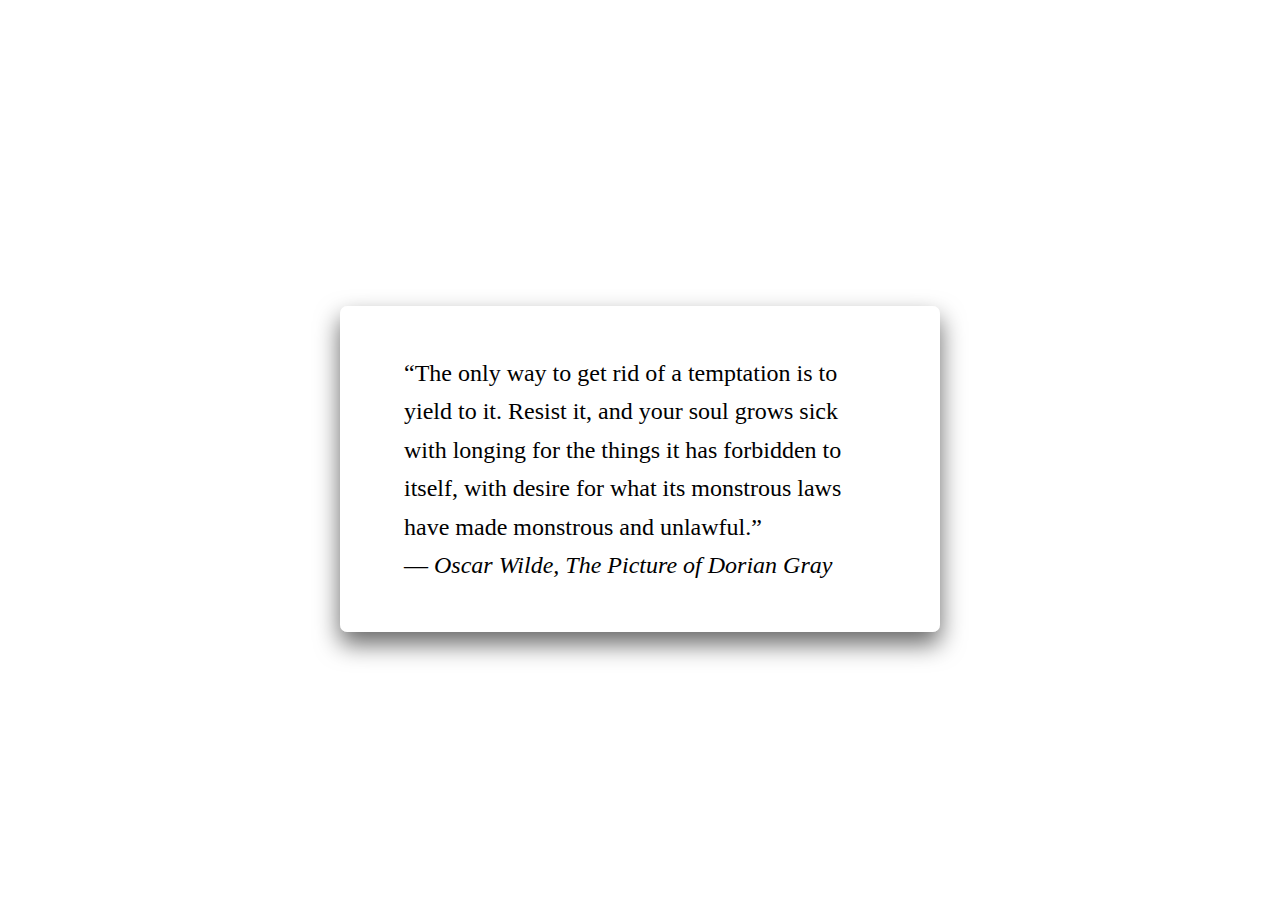
==== commit 0e2b6166: "fresh page" ====
--- a/demo.html
+++ b/demo.html
@@ -5,48 +5,12 @@
         <link href="css/demo.css" rel="stylesheet"> 
     </head>
     <body>
-      <div id="fullpage">
-        <div class="section">
-          <p id="info">Scroll down...</p>
-                <div class="time-circle">
-                        <div class="sun"></div>
-                        <div class="moon">
-                            <div></div>
-                            <div></div>
-                            <div></div>
-                        </div>
-                        <div class="stars">
-                            <div></div>
-                            <div></div>
-                            <div></div>
-                            <div></div>
-                            <div></div>
-                            <div></div>
-                            <div></div>
-                        </div>
-                        <div class="water"></div>
-                    </div>
-                <div id="intro-text">
-                    <h1 href="#">day night simulation</h1>
-                    <h4>by Szymon Stypa, inspired by pens on Codepen</h4>
-                    </div>
-          <div id="switch">
-            <div id="circle"></div>
-          </div>
-              </div>
-        </div>
-        <script type="text/javascript">
-          $("#switch").click(function () {
-            if ($("#fullpage").hasClass("night")) {
-            $("#fullpage").removeClass("night");
-            $("#switch").removeClass("switched");
-            }
-            else {
-            $("#fullpage").addClass("night");
-            $("#switch").addClass("switched");
 
-            }
-            });
-        </script>
+      <main>
+<blockquote>“The only way to get rid of a temptation is to yield to it. Resist it, and your soul grows sick with longing for the things it has forbidden to itself, with desire for what its monstrous laws have made monstrous and unlawful.”</em>
+<footer>— <cite>Oscar Wilde, The Picture of Dorian Gray</cite></footer>
+</blockquote>
+</main>
+
     </body>
 </html>
--- a/css/demo.css
+++ b/css/demo.css
@@ -1,243 +1,39 @@
-@import url(https://fonts.googleapis.com/css?family=Lato);
+/**
+ * Frosted glass effect
+ */
+body {
+  min-height: 100vh;
+  box-sizing: border-box;
+  margin: 0;
+  padding-top: calc(50vh - 6em);
+  font: 150%/1.6 Baskerville, Palatino, serif;
+}
 
-#info {
+body, main::before {
+  background: url("http://csssecrets.io/images/tiger.jpg") 0/cover fixed;
+}
+
+main {
+  position: relative;
+  margin: 0 auto;
+  padding: 1em;
+  max-width: 23em;
+  background: rgba(255, 255, 255, 0.25) border-box;
+  overflow: hidden;
+  border-radius: .3em;
+  box-shadow: 0 0 0 1px rgba(255, 255, 255, 0.3) inset, 0 0.5em 1em rgba(0, 0, 0, 0.6);
+  text-shadow: 0 1px 1px rgba(255, 255, 255, 0.3);
+}
+
+main::before {
+  content: '';
   position: absolute;
-  left: 5%;
+  top: 0;
+  right: 0;
+  bottom: 0;
+  left: 0;
+  margin: -30px;
+  z-index: -1;
+  -webkit-filter: blur(20px);
+  filter: blur(20px);
 }
-body {
-  padding: 0;
-	margin: 0;
-	font-family: 'Lato';
-  text-align: center;
-}
-.section {
-	padding-top: 40px;
-	font-size: 1em;
-	text-align: center;
-	background: #f1ede3;
-	width: 100%;
-	height: 800px;
-	color: #555;
-
-	-webkit-transition: background 0.5s ease-in-out;
-		transition: background 0.5s ease-in-out;
-}
-.night .section {
-	background: #080d17;
-  color: #e9e5d5;
-}
-.night #intro-text {
-	color: #e9e5d5;
-}
-.time-circle {
-  position: relative;
-  background: linear-gradient(to bottom, #BE4405, #F6C60C);
-  width: 400px;
-  height: 400px;
-  border-radius: 50%;
-  border: 4.5px solid #555;
-  overflow: hidden;
-  padding: 0px;
-  margin: 0 auto;
-  margin-bottom: 10px;
-  box-shadow: 0 0 20px rgba(0,0,0,0.4);
-  text-align: center;
-
-  -webkit-transition: all 1.1s ease-in-out;
-		transition: all 1.1s ease-in-out;
-}
-.night .time-circle{
-  background: linear-gradient(to bottom, #111936, #285A7B);
-  border-color: #e9e5d5;
-}
-.sun {
-  margin-top: 20px;
-  background: #F2EF88;
-  box-shadow: 0 0 20px rgba(242, 239, 136, 0.4);
-  width: 30%;
-  height: 30%;
-  border-radius: 50%;
-  position: relative;
-  left: 35%;
-  top: 48%;
-
-  -webkit-animation: pulse 5s ease infinite alternate;
-	animation: pulse 5s ease infinite alternate;
-  -webkit-transition: all 1.1s 0.4s ease;
-		transition: all 1.1s 0.4s ease;
-}
-@keyframes pulse {
-    0% {box-shadow: 0 0 20px rgba(242, 239, 136, 0.4);}
-    50% {box-shadow: 0 0 40px rgba(242, 239, 136, 1);}
-    100% {box-shadow: 0 0 20px rgba(242, 239, 136, 0.4);}
-}
-@-webkit-keyframes pulse {
-    0% {box-shadow: 0 0 20px rgba(242, 239, 136, 0.4);}
-    50% {box-shadow: 0 0 40px rgba(242, 239, 136, 1);}
-    100% {box-shadow: 0 0 20px rgba(242, 239, 136, 0.4);}
-}
-.night .sun {
-  top: 70%;
-  left: 20%;
-
-  -webkit-transition: all 1.1s 0s ease;
-		  transition: all 1.1s 0s ease;
-}
-.moon {
-  position: absolute;
-  margin-top: 20px;
-  background: #d9d8d0;
-  box-shadow: inset -10px 2px 0 0px #899098;
-  width: 22.5%;
-  height: 22.5%;
-  border-radius: 100%;
-  position: relative;
-  left: 120%;
-  margin-left: -50px;
-  top: -50%;
-  overflow: hidden;
-
-  -webkit-transition: all 1.1s 0s ease;
-		transition: all 1.1s 0s ease;
-}
-.night .moon {
-  left: 65%;
-  top: -10%;
-
-  -webkit-transition: all 1.1s 0.4s ease;
-		  transition: all 1.1s 0.4s ease;
-}
-.moon div:nth-child(n) {
-  position: relative;
-  background: #b9b8b0;
-  border-radius: 50%;
-  box-shadow: inset 4px -2px 0 0px #535457;
-}
-.moon div:nth-child(1) {
-  top: 25%;
-  left: 12%;
-  width: 27%;
-  height: 27%;
-}
-.moon div:nth-child(2) {
-  top: -11%;
-  left: 60%;
-  width: 16%;
-  height: 16%;
-}
-.moon div:nth-child(3) {
-  top: 25%;
-  left: 44%;
-  width: 16%;
-  height: 16%;
-}
-.stars {
-  opacity: 0;
-  margin-left: 100px;
-  top: 0;
-  left: 0;
-  -webkit-transition: all 0.8s 0s ease;
-		transition: all 0.8s 0s ease;
-  z-index: 1000;
-}
-.night .stars {
-  opacity: 1;
-
-  -webkit-transition: all 3s 0.4s ease;
-		transition: all 3s 0.4s ease;
-}
-.stars div:nth-child(n) {
-  position: absolute;
-  background: radial-gradient(rgba(255, 255, 255, 1), rgba(255, 255, 255, 0));
-  border-radius: 50%;
-  box-shadow: 0 0 10px rgba(255, 255, 255, 1);
-  overflow: hidden;
-  width: 0.4%;
-  height: 0.4%;
-
-  margin-left: 20%;
-  margin-top: -20%;
-
-  -webkit-transition: all 1s 0s ease;
-		transition: all 1s 0s ease;
-}
-.night .stars div:nth-child(n) {
-  margin-left: 0;
-  margin-top: 0;
-
-  -webkit-transition: all 1s 0.4s ease-out;
-		transition: all 1s 0.4s ease-out;
-}
-.stars div:nth-child(1) {
-  left: 25%;
-  top: 30%;
-}
-.stars div:nth-child(2) {
-  left: 55%;
-  top: 20%;
-}
-.stars div:nth-child(3) {
-  left: 60%;
-  top: 60%;
-}
-.stars div:nth-child(4) {
-  left: 40%;
-  top: 45%;
-}
-.stars div:nth-child(5) {
-  left: 15%;
-  top: 55%;
-}
-.stars div:nth-child(6) {
-  left: 40%;
-  top: 10%;
-}
-.stars div:nth-child(7) {
-  left: 80%;
-  top: 55%;
-}
-.water {
-  position: absolute;
-  background: repeating-radial-gradient(ellipse farthest-corner at center -400%, #f5c30e 30%, #518eac 90%) repeat scroll 0 0 #518eac;
-  width: 100%;
-  height: 200px;
-  top: 68%;
-
-  -webkit-transition: all 1.1s ease;
-		transition: all 1.1s ease;
-
-}
-.night .water{
-  background: repeating-radial-gradient(ellipse farthest-corner at center -400%, #7fa1bb 30%, #1d425a 90%) repeat scroll 0 0 #1d425a;
-}
-#switch,
-#circle {
-  height: 30px;
-  -webkit-transition: all 0.4s cubic-bezier(0.54, 1.6, 0.5, 1);
-          transition: all 0.4s cubic-bezier(0.54, 1.6, 0.5, 1);
-}
-#switch {
-  width: 60px;
-  margin: 0 auto;
-  border: 2px solid #DA8508;
-  border-radius: 27px;
-  background: #DA8508;
-  position: relative;
-}
-#circle {
-  margin-top: 5%;
-  margin-left: 5%;
-  width: 40%;
-  height: 80%;
-  border-radius: 50%;
-  box-shadow: 0 4px 4px rgba(26,53,71,0.25), 0 0 0 1px rgba(26,53,71,0.07);
-  background: #e9e5d5;
-}
-.switched {
-  border-color: #1C3958 !important;
-  background: #1C3958 !important;
-}
-.switched #circle {
-  margin-left: 55%;
-  background: #e9e5d5;
-}
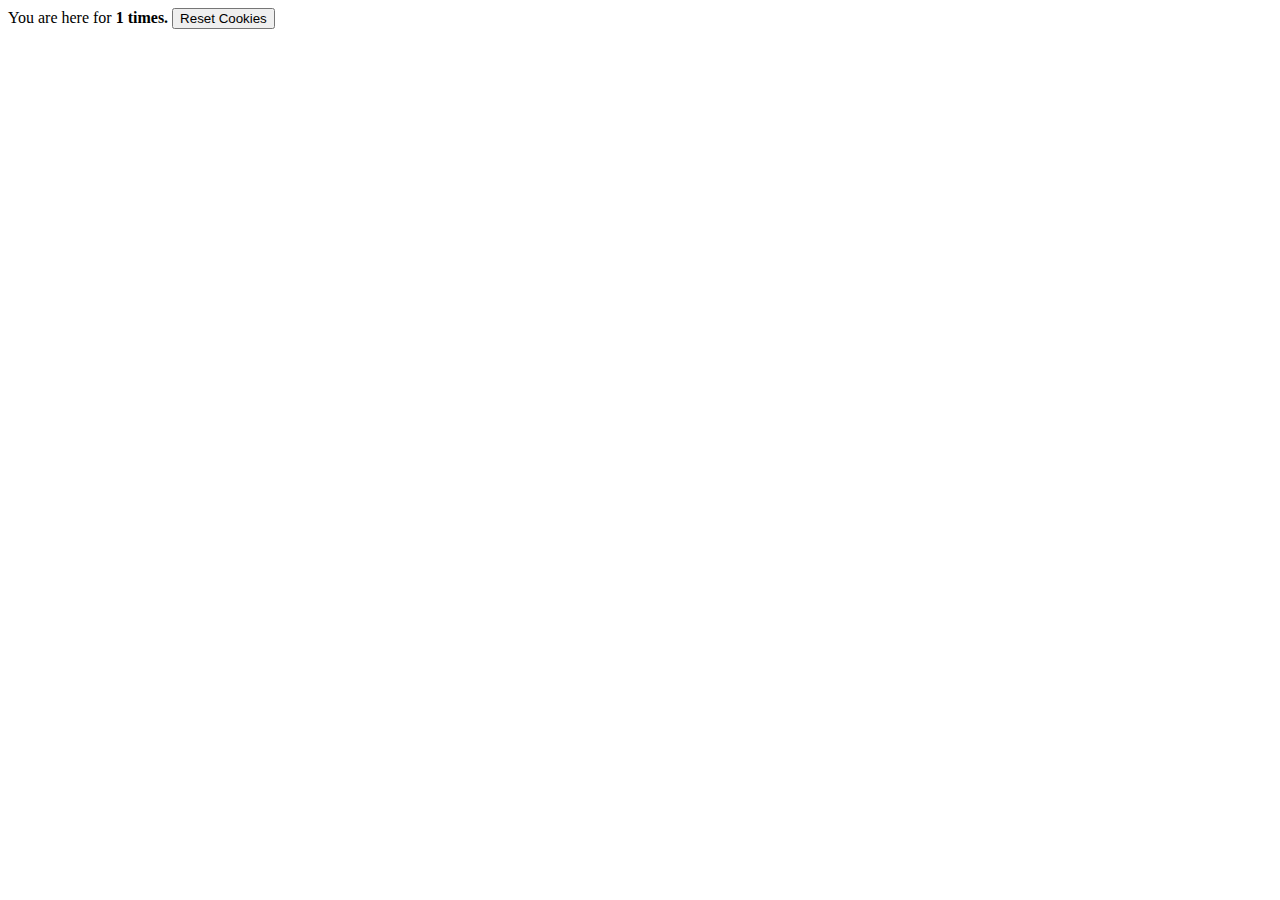
==== commit 8db20b4f: "add sub ppage" ====
--- a/demo.html
+++ b/demo.html
@@ -1,16 +1,12 @@
 <!DOCTYPE html>
 <html>
-    <head>
-        <title>Anime-tion</title>
-        <link href="css/demo.css" rel="stylesheet"> 
-    </head>
-    <body>
+ <script src="js/text-title.js"></script>
+<body>
 
-      <main>
-<blockquote>“The only way to get rid of a temptation is to yield to it. Resist it, and your soul grows sick with longing for the things it has forbidden to itself, with desire for what its monstrous laws have made monstrous and unlawful.”</em>
-<footer>— <cite>Oscar Wilde, The Picture of Dorian Gray</cite></footer>
-</blockquote>
-</main>
+  <script type="text/javascript"> document.write("You are here for <b>" + amt() + " times.")</script>
 
-    </body>
+   <input type="button" onclick="DeleteCookie('count')" value="Reset Cookies"/>
+
+
+</body>
 </html>
